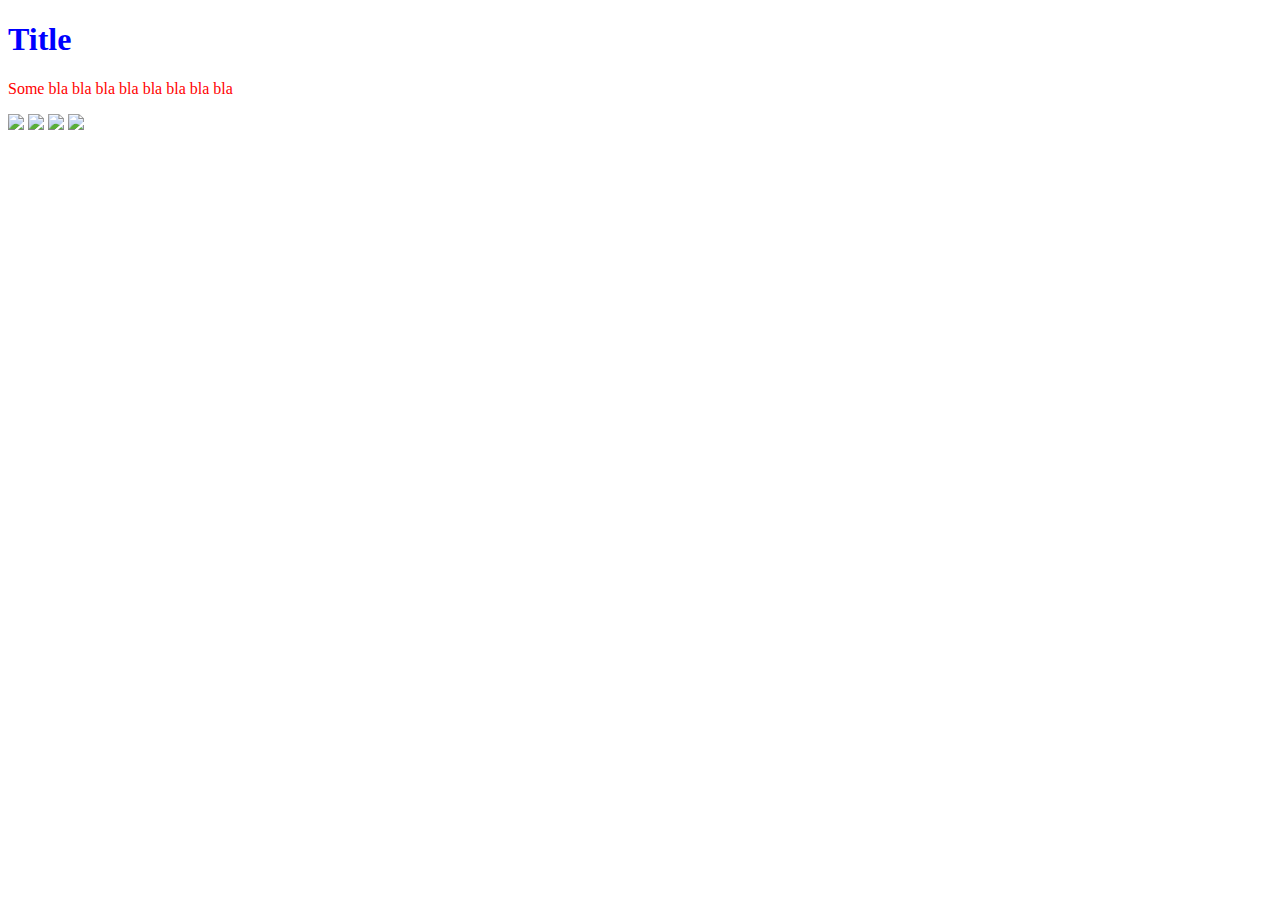
==== index.html @ 1b1e1644 "first commit" ====
<!DOCTYPE html>
<html>
<head>
	<title> replace with your document's title </title>
	<meta chatset="UTF-8">
	<link rel="icon" href="favicon.ico">
	<link rel="stylesheet" href="style.css">
	<script src="script.js" type="text/javascript"></script>
	</head>
		<body>
		<h1 style="color:blue;"> Title</h1>
		<p style="color:red;font-size: 24px:">Some bla bla bla bla bla bla bla bla</p>
		<img src="images/2.jpg">
		<img src="two/images/two.jpg">
		<img src="http://wallpapercave.com/wp/mRJUExL.jpg">
		<img src="../3.jpg">
		</body>
	</html>
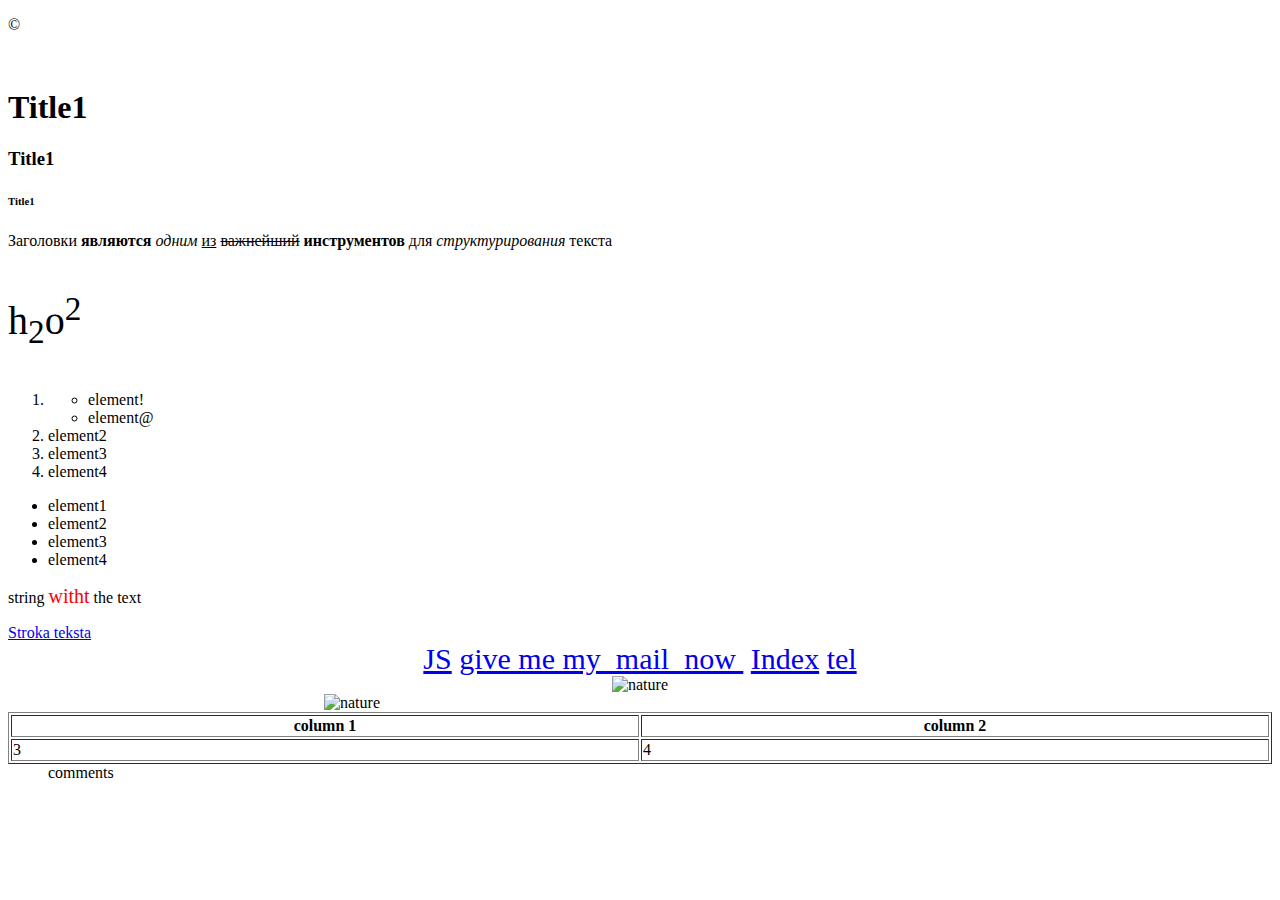
==== commit 8f8d78c1: "index.html" ====
--- a/index.html
+++ b/index.html
@@ -1,18 +1,77 @@
 <!DOCTYPE html>
 <html>
+
 <head>
-	<title> replace with your document's title </title>
-	<meta chatset="UTF-8">
-	<link rel="icon" href="favicon.ico">
-	<link rel="stylesheet" href="style.css">
-	<script src="script.js" type="text/javascript"></script>
-	</head>
-		<body>
-		<h1 style="color:blue;"> Title</h1>
-		<p style="color:red;font-size: 24px:">Some bla bla bla bla bla bla bla bla</p>
-		<img src="images/2.jpg">
-		<img src="two/images/two.jpg">
-		<img src="http://wallpapercave.com/wp/mRJUExL.jpg">
-		<img src="../3.jpg">
-		</body>
-	</html>
+<title>title</title>
+<meta charset="utf-8"></meta>
+</head>
+<body>
+
+
+<p>&copy;</p> <!--Копирайт -->
+<p>&nbsp;</p> <!--Неразрывный пробел -->
+<h1>Title1</h1>
+<h3>Title1</h3>
+<h6>Title1</h6>
+
+<p> Заголовки <b>являются</b> <i>одним</i> <u>из</u> <s>важнейший</s> <strong>инструментов</strong> для <em>структурирования</em> текста<p>
+<p style="font-size:40px;">h<sub>2</sub>o<sup>2</sup></p>
+
+<ol>
+	<li>
+		<ul>
+		<li>element!</li>
+		<li>element@</li>
+		</ul>
+	</li>
+<li>element2</li>
+<li>element3</li>
+<li>element4</li>
+</ol>
+
+<ul>
+
+<li>element1</li>
+<li>element2</li>
+<li>element3</li>
+<li>element4</li>
+
+</ul>
+
+<span>string <span style="color:red;font-size:20px;">witht</span> the text</span>
+
+
+</p>
+</p>
+
+<a href="http://4pda.ru/2017/06/19/343943/">Stroka teksta</a>
+
+<div style="color:blue;font-size:30px;text-align:center">
+<a href="js.html">JS</a>
+<a href="mailto:artem.n84@gmail.com" target="_blank">give&nbsp;me&nbsp;my&nbsp;&nbsp;mail&nbsp;&nbsp;now&nbsp;</a>
+<a href="index1.html">Index</a>
+<a href="tel:+380504528202">tel</a>
+</div>
+
+<div style="text-align:center">  <img src="http://cdn.playbuzz.com/cdn/925704be-9b8e-4dfc-852e-f24d720cb9c5/bcf39e88-5731-43bb-9d4b-e5b3b2b1fdf2.jpg" alt="nature"; width="50%" >
+</div>
+<img src="http://cdn.playbuzz.com/cdn/925704be-9b8e-4dfc-852e-f24d720cb9c5/bcf39e88-5731-43bb-9d4b-e5b3b2b1fdf2.jpg" alt="nature"; width="50%" style="margin:auto;display:block">
+<table border="1" width="100%">
+
+<thead>
+	<tr>
+		<th>column 1</th>
+		<th>column 2</th>
+	</tr>
+	</thead>
+	<tbody>
+	<tr>
+		<td rowspan="2">3</td> <!-- объединяет по вертикали-->
+		<td colspan="2">4</td> <!-- объединяет по горизонтали-->
+	</tr>
+</tbody>
+</table>
+<dd> comments</dd>
+</body>
+</html>
+
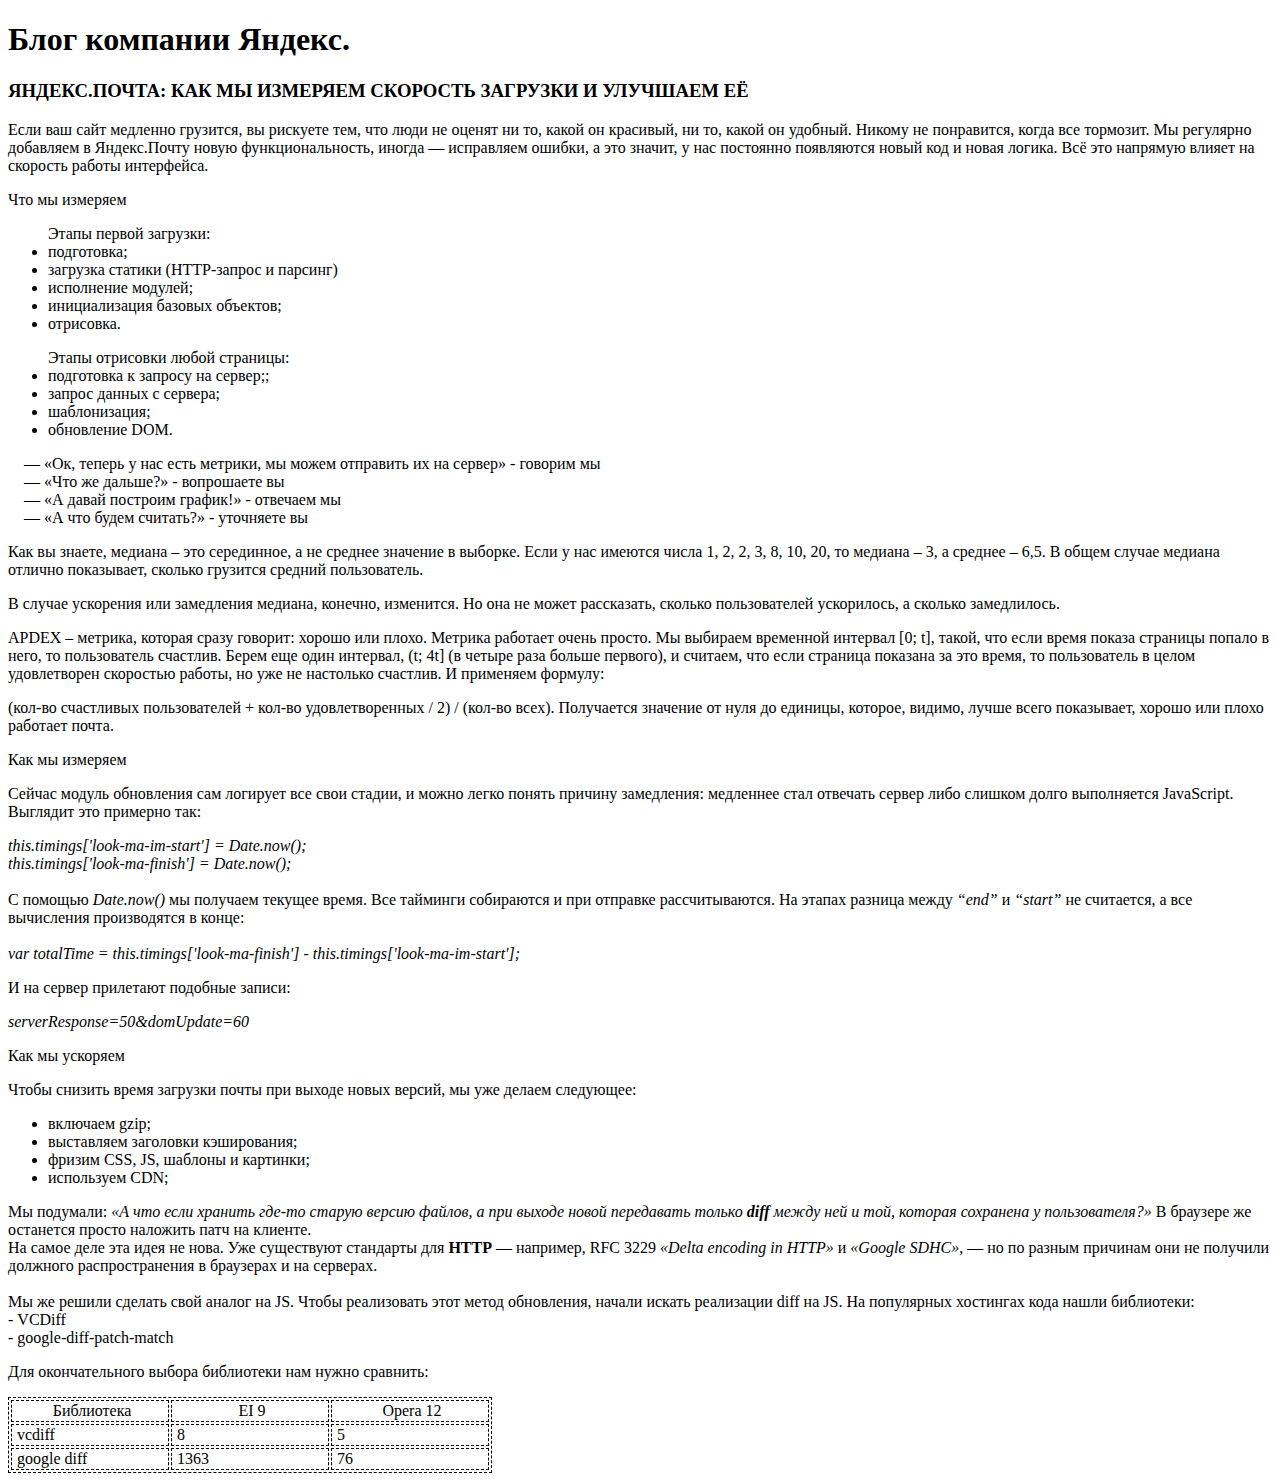
==== commit 4e38b75b: "my homework" ====
--- a/index.html
+++ b/index.html
@@ -1,77 +1,171 @@
 <!DOCTYPE html>
 <html>
-
+ 
 <head>
 <title>title</title>
 <meta charset="utf-8"></meta>
+  <style type="text/css">
+        table, th, td {
+    border: 1px dashed black;
+}thead {
+    text-align: center;
+}td {
+    width: 150px;
+    padding-left: 5px;
+}
+    </style>
 </head>
 <body>
+ 
+ 
+ 
+<h1>Блог компании Яндекс.</h1>
+<h3>ЯНДЕКС.ПОЧТА: КАК МЫ ИЗМЕРЯЕМ СКОРОСТЬ ЗАГРУЗКИ И УЛУЧШАЕМ ЕЁ</h3>
+ 
+ 
+<p> Если ваш сайт медленно грузится, вы рискуете тем, что люди не оценят ни то,
+какой он красивый, ни то, какой он удобный. Никому не понравится, когда все
+тормозит. Мы регулярно добавляем в Яндекс.Почту новую функциональность,
+иногда — исправляем ошибки, а это значит, у нас постоянно появляются новый код
+и новая логика. Всё это напрямую влияет на скорость работы интерфейса.
+</p>
+<p>
+  
+  Что мы измеряем</p>
+<ul>
+  <div>Этапы первой загрузки:</div>
+<li>подготовка;</li>
+<li>загрузка статики (HTTP-запрос и парсинг)</li>
+<li>исполнение модулей;</li>
+<li>инициализация базовых объектов;</li>
+<li>отрисовка.</li>
+</ul>
+  
+  <ul>
+  <div>Этапы отрисовки любой страницы:</div>
+<li>подготовка к запросу на сервер;;</li>
+<li>запрос данных с сервера;</li>
+<li>шаблонизация;</li>
+<li>обновление DOM.</li>
+</ul>
+ 
+ <p>&nbsp;&nbsp;&nbsp;&nbsp;— «Ок, теперь у нас есть метрики, мы можем отправить их на сервер» - говорим мы<br>
+ &nbsp;&nbsp;&nbsp;&nbsp;— «Что же дальше?» - вопрошаете вы<br>
+ &nbsp;&nbsp;&nbsp;&nbsp;— «А давай построим график!» - отвечаем мы<br>
+ &nbsp;&nbsp;&nbsp;&nbsp;— «А что будем считать?» - уточняете вы</p>
 
 
-<p>&copy;</p> <!--Копирайт -->
-<p>&nbsp;</p> <!--Неразрывный пробел -->
-<h1>Title1</h1>
-<h3>Title1</h3>
-<h6>Title1</h6>
+    
+  <p>Как вы знаете, медиана – это серединное, а не среднее значение в выборке.
+Если у нас имеются числа 1, 2, 2, 3, 8, 10, 20, то медиана – 3, а среднее – 6,5.
+В общем случае медиана отлично показывает, сколько грузится средний пользователь.
+</p>
 
-<p> Заголовки <b>являются</b> <i>одним</i> <u>из</u> <s>важнейший</s> <strong>инструментов</strong> для <em>структурирования</em> текста<p>
-<p style="font-size:40px;">h<sub>2</sub>o<sup>2</sup></p>
+<p>В случае ускорения или замедления медиана, конечно, изменится. Но она не может
+рассказать, сколько пользователей ускорилось, а сколько замедлилось.
+</p>
+<p>APDEX – метрика, которая сразу говорит: хорошо или плохо. Метрика
+работает очень просто. Мы выбираем временной интервал [0; t], такой, что если
+время показа страницы попало в него, то пользователь счастлив. Берем еще один
+интервал, (t; 4t] (в четыре раза больше первого), и считаем, что если страница
+показана за это время, то пользователь в целом удовлетворен скоростью работы,
+но уже не настолько счастлив. И применяем формулу:
+</p>
+<p>
+(кол-во счастливых пользователей + кол-во удовлетворенных / 2) / (кол-во всех).
+Получается значение от нуля до единицы, которое, видимо, лучше всего показывает,
+хорошо или плохо работает почта.
+</p>
+<p>
+Как мы измеряем
+</p>
 
-<ol>
-	<li>
-		<ul>
-		<li>element!</li>
-		<li>element@</li>
-		</ul>
-	</li>
-<li>element2</li>
-<li>element3</li>
-<li>element4</li>
-</ol>
+<p>
+Сейчас модуль обновления сам логирует все свои стадии, и можно легко понять
+причину замедления: медленнее стал отвечать сервер либо слишком долго
+выполняется JavaScript. Выглядит это примерно так:
+</p>
+<div>
+<span><i>this.timings['look-ma-im-start'] = Date.now();</i></span> <br />
+<span><i>this.timings['look-ma-finish'] = Date.now();</i></span>
+</div>
+<br />
+ <div>
+ 	C помощью <span><i> Date.now()</i></span> мы получаем текущее время. Все тайминги собираются и при
+отправке рассчитываются. На этапах разница между <span><i>“end”</i></span>  и <span><i>“start”</i></span>  не считается,
+а все вычисления производятся в конце:
+ </div>
+ <br />
+<div>
+	<span><i>var totalTime = this.timings['look-ma-finish'] - this.timings['look-ma-im-start'];</i></span>
+
+</div>
+<p>
+И на сервер прилетают подобные записи:
+</p>
+
+ <div>
+<span><i>serverResponse=50&domUpdate=60</i></span>
+</div>
+<p>
+	Как мы ускоряем
+</p>
+<p>
+Чтобы снизить время загрузки почты при выходе новых версий,
+мы уже делаем следующее:
+</p>
 
 <ul>
-
-<li>element1</li>
-<li>element2</li>
-<li>element3</li>
-<li>element4</li>
-
+<li>включаем gzip;</li>
+<li>выставляем заголовки кэширования;</li>
+<li>фризим CSS, JS, шаблоны и картинки;</li>
+<li>используем CDN;</li>
 </ul>
 
-<span>string <span style="color:red;font-size:20px;">witht</span> the text</span>
+<div>
+	Мы подумали: <span><i>«А что если хранить где-то старую версию файлов, а при выходе новой
+передавать только <b></span>diff</b></span> между ней и той, которая сохранена у пользователя?»</i></span>
+В браузере же останется просто наложить патч на клиенте.
+</div>
+<div>
+	На самое деле эта идея не нова. Уже существуют стандарты для <b><span>HTTP</b></span> — например,
+RFC 3229 <span><i>«Delta encoding in HTTP»</span></i> и <span><i>«Google SDHC»</span></i>, — но по разным причинам они
+не получили должного распространения в браузерах и на серверах.
+</div>
+<br />
+<div>
+	Мы же решили сделать свой аналог на JS. Чтобы реализовать этот метод обновления,
+начали искать реализации diff на JS. На популярных хостингах кода нашли
+библиотеки:<br>
+- VCDiff<br>
+- google-diff-patch-match<br>
+</div>
+<p>
+Для окончательного выбора библиотеки нам нужно сравнить:
+ </p>
 
+<table>
+            <thead>
+                <tr>
+                    <td>Библиотека</td>
+                    <td>EI 9</td>
+                    <td>Opera 12</td>
+                </tr>
+            </thead>
+            <tbody>
+                <tr>
+                    <td>vcdiff</td>
+                    <td>8</td>
+                    <td>5</td>
+                </tr>
+                <tr>
+                    <td>google diff</td>
+                    <td>1363</td>
+                    <td>76</td>
+                </tr>
+            </tbody>
+        </table>
 
-</p>
-</p>
-
-<a href="http://4pda.ru/2017/06/19/343943/">Stroka teksta</a>
-
-<div style="color:blue;font-size:30px;text-align:center">
-<a href="js.html">JS</a>
-<a href="mailto:artem.n84@gmail.com" target="_blank">give&nbsp;me&nbsp;my&nbsp;&nbsp;mail&nbsp;&nbsp;now&nbsp;</a>
-<a href="index1.html">Index</a>
-<a href="tel:+380504528202">tel</a>
-</div>
-
-<div style="text-align:center">  <img src="http://cdn.playbuzz.com/cdn/925704be-9b8e-4dfc-852e-f24d720cb9c5/bcf39e88-5731-43bb-9d4b-e5b3b2b1fdf2.jpg" alt="nature"; width="50%" >
-</div>
-<img src="http://cdn.playbuzz.com/cdn/925704be-9b8e-4dfc-852e-f24d720cb9c5/bcf39e88-5731-43bb-9d4b-e5b3b2b1fdf2.jpg" alt="nature"; width="50%" style="margin:auto;display:block">
-<table border="1" width="100%">
-
-<thead>
-	<tr>
-		<th>column 1</th>
-		<th>column 2</th>
-	</tr>
-	</thead>
-	<tbody>
-	<tr>
-		<td rowspan="2">3</td> <!-- объединяет по вертикали-->
-		<td colspan="2">4</td> <!-- объединяет по горизонтали-->
-	</tr>
-</tbody>
-</table>
-<dd> comments</dd>
 </body>
 </html>
-
+ 
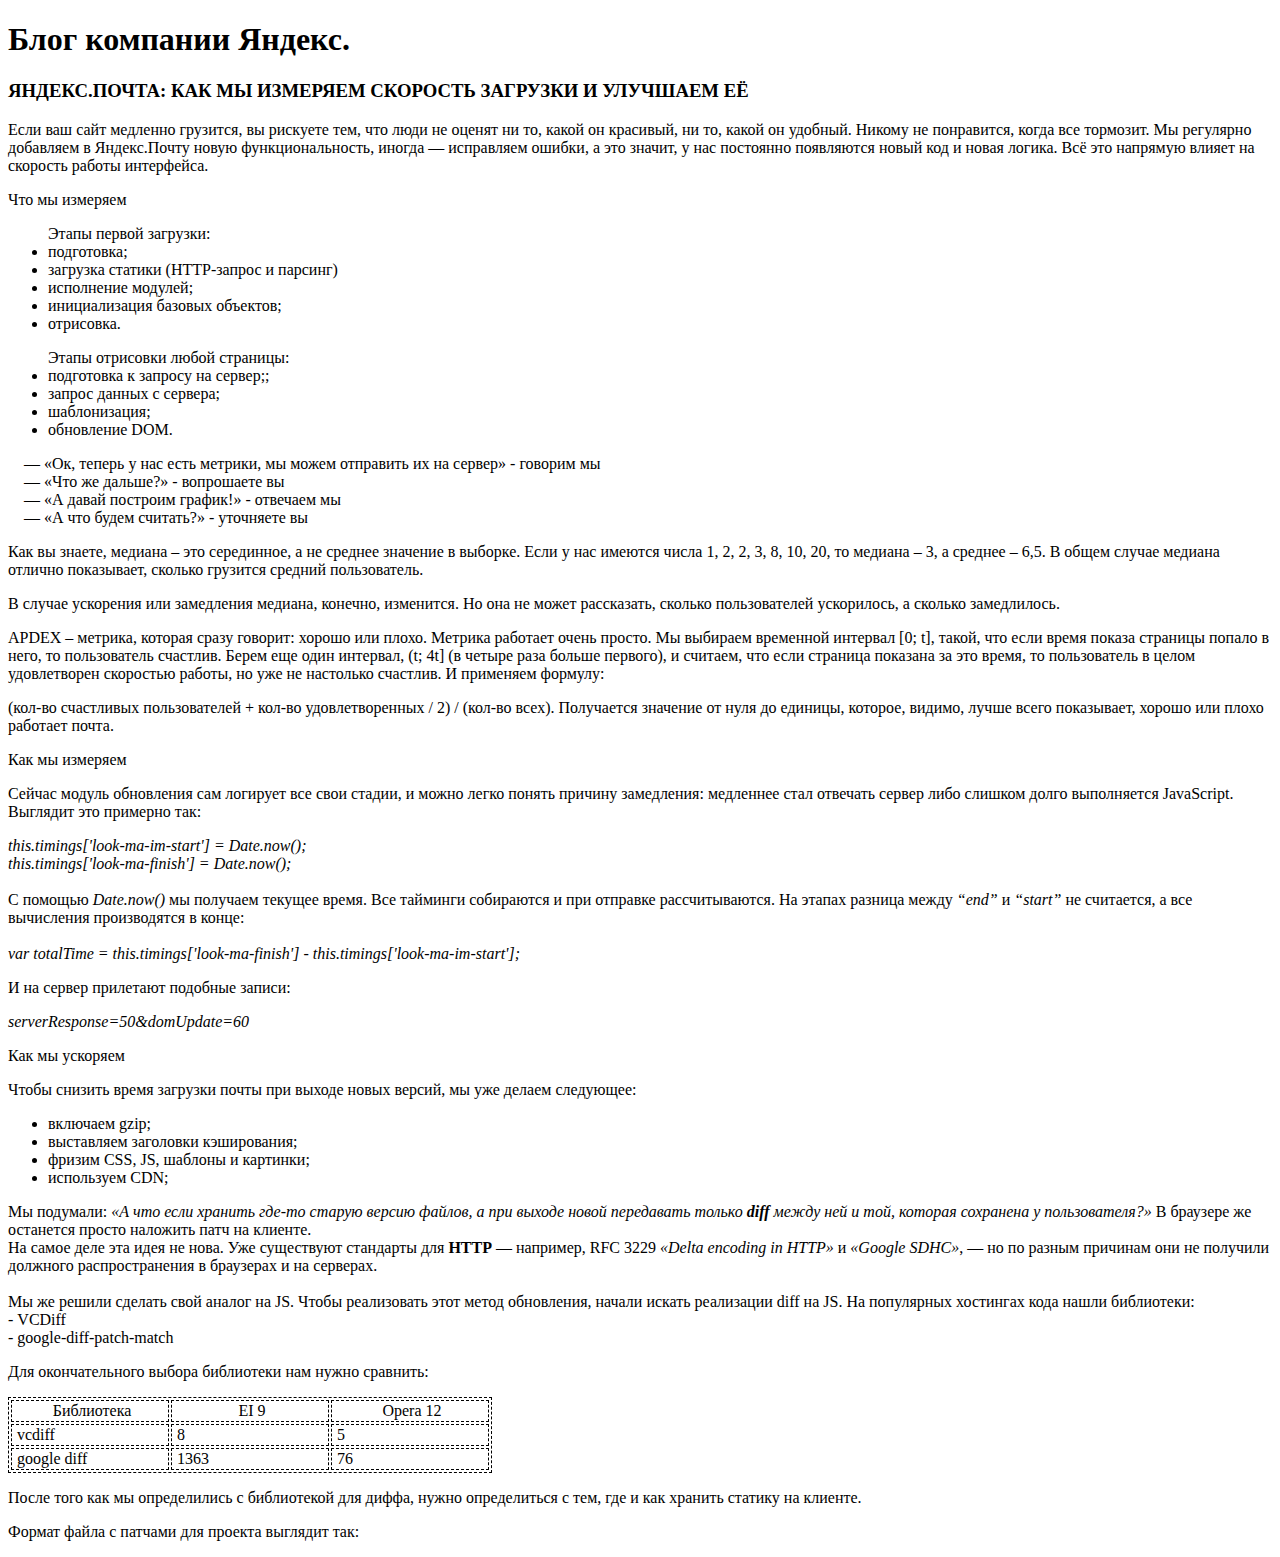
==== commit fc10b428: "index.html" ====
--- a/index.html
+++ b/index.html
@@ -165,6 +165,13 @@
                 </tr>
             </tbody>
         </table>
+<p>
+	После того как мы определились с библиотекой для диффа, нужно определиться с тем,
+где и как хранить статику на клиенте.
+</p>
+<p>
+Формат файла с патчами для проекта выглядит так:
+</p>
 
 </body>
 </html>
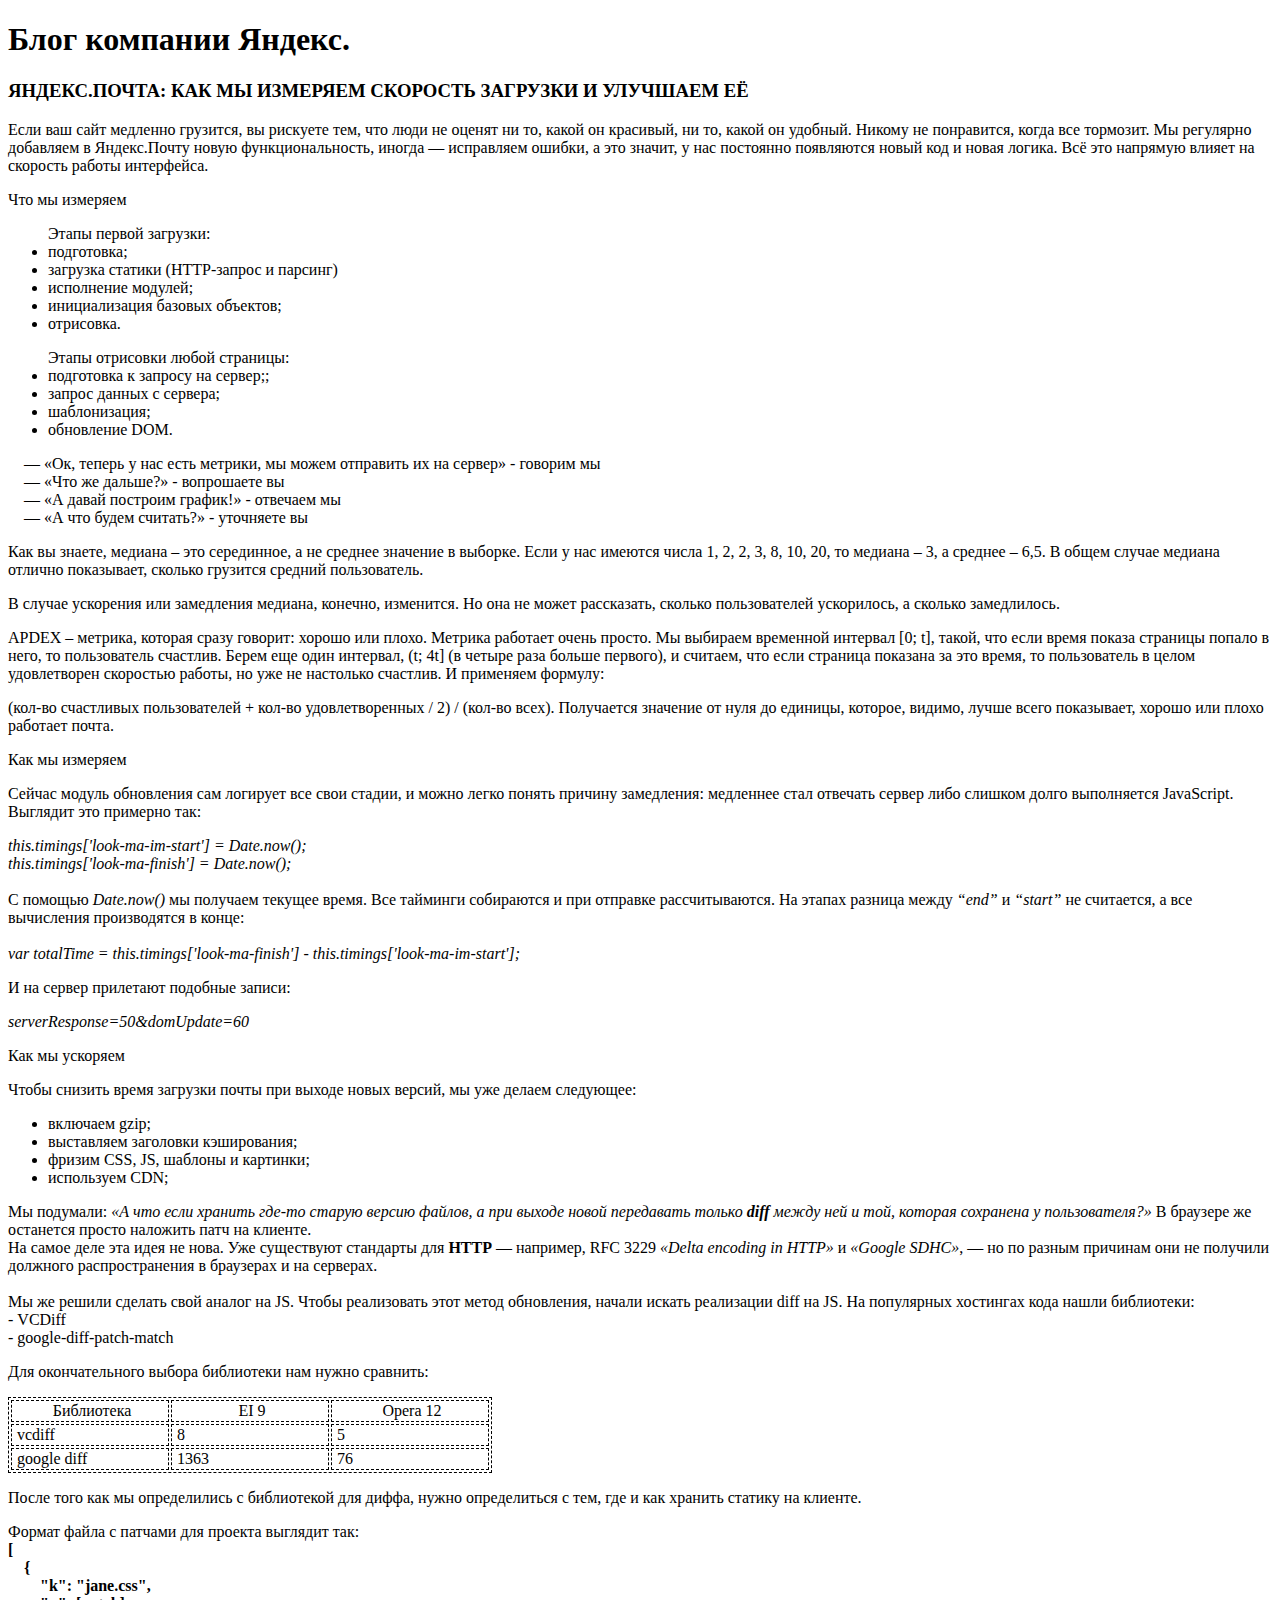
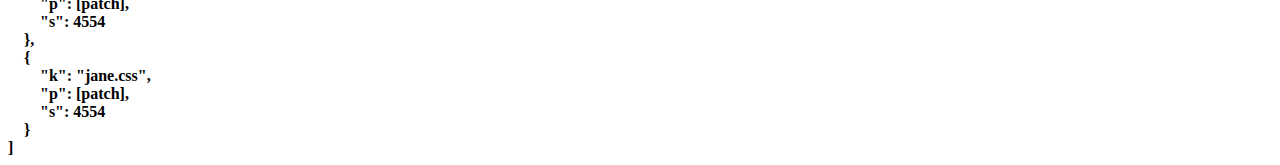
==== commit 30e28297: "index.html" ====
--- a/index.html
+++ b/index.html
@@ -169,10 +169,24 @@
 	После того как мы определились с библиотекой для диффа, нужно определиться с тем,
 где и как хранить статику на клиенте.
 </p>
-<p>
+<div>
 Формат файла с патчами для проекта выглядит так:
-</p>
+</div>
 
+<div><b>[</b></div>
+<div>&nbsp;&nbsp;&nbsp;&nbsp;<b>{</b></div>
+<div>&nbsp;&nbsp;&nbsp;&nbsp;&nbsp;&nbsp;&nbsp;&nbsp;<b>"k": "jane.css",</b><br/>
+&nbsp;&nbsp;&nbsp;&nbsp;&nbsp;&nbsp;&nbsp;&nbsp;<b>"p": [patch],</b><br/>
+&nbsp;&nbsp;&nbsp;&nbsp;&nbsp;&nbsp;&nbsp;&nbsp;<b>"s": 4554</b><br/>
+</div>
+<div>&nbsp;&nbsp;&nbsp;&nbsp;<b>},</b></div>
+<div>&nbsp;&nbsp;&nbsp;&nbsp;<b>{</b></div>
+<div>&nbsp;&nbsp;&nbsp;&nbsp;&nbsp;&nbsp;&nbsp;&nbsp;<b>"k": "jane.css",</b><br/>
+&nbsp;&nbsp;&nbsp;&nbsp;&nbsp;&nbsp;&nbsp;&nbsp;<b>"p": [patch],</b><br/>
+&nbsp;&nbsp;&nbsp;&nbsp;&nbsp;&nbsp;&nbsp;&nbsp;<b>"s": 4554</b><br/>
+</div>
+<div>&nbsp;&nbsp;&nbsp;&nbsp;<b>}</b></div>
+<div><b>]</b></div>
 </body>
 </html>
  
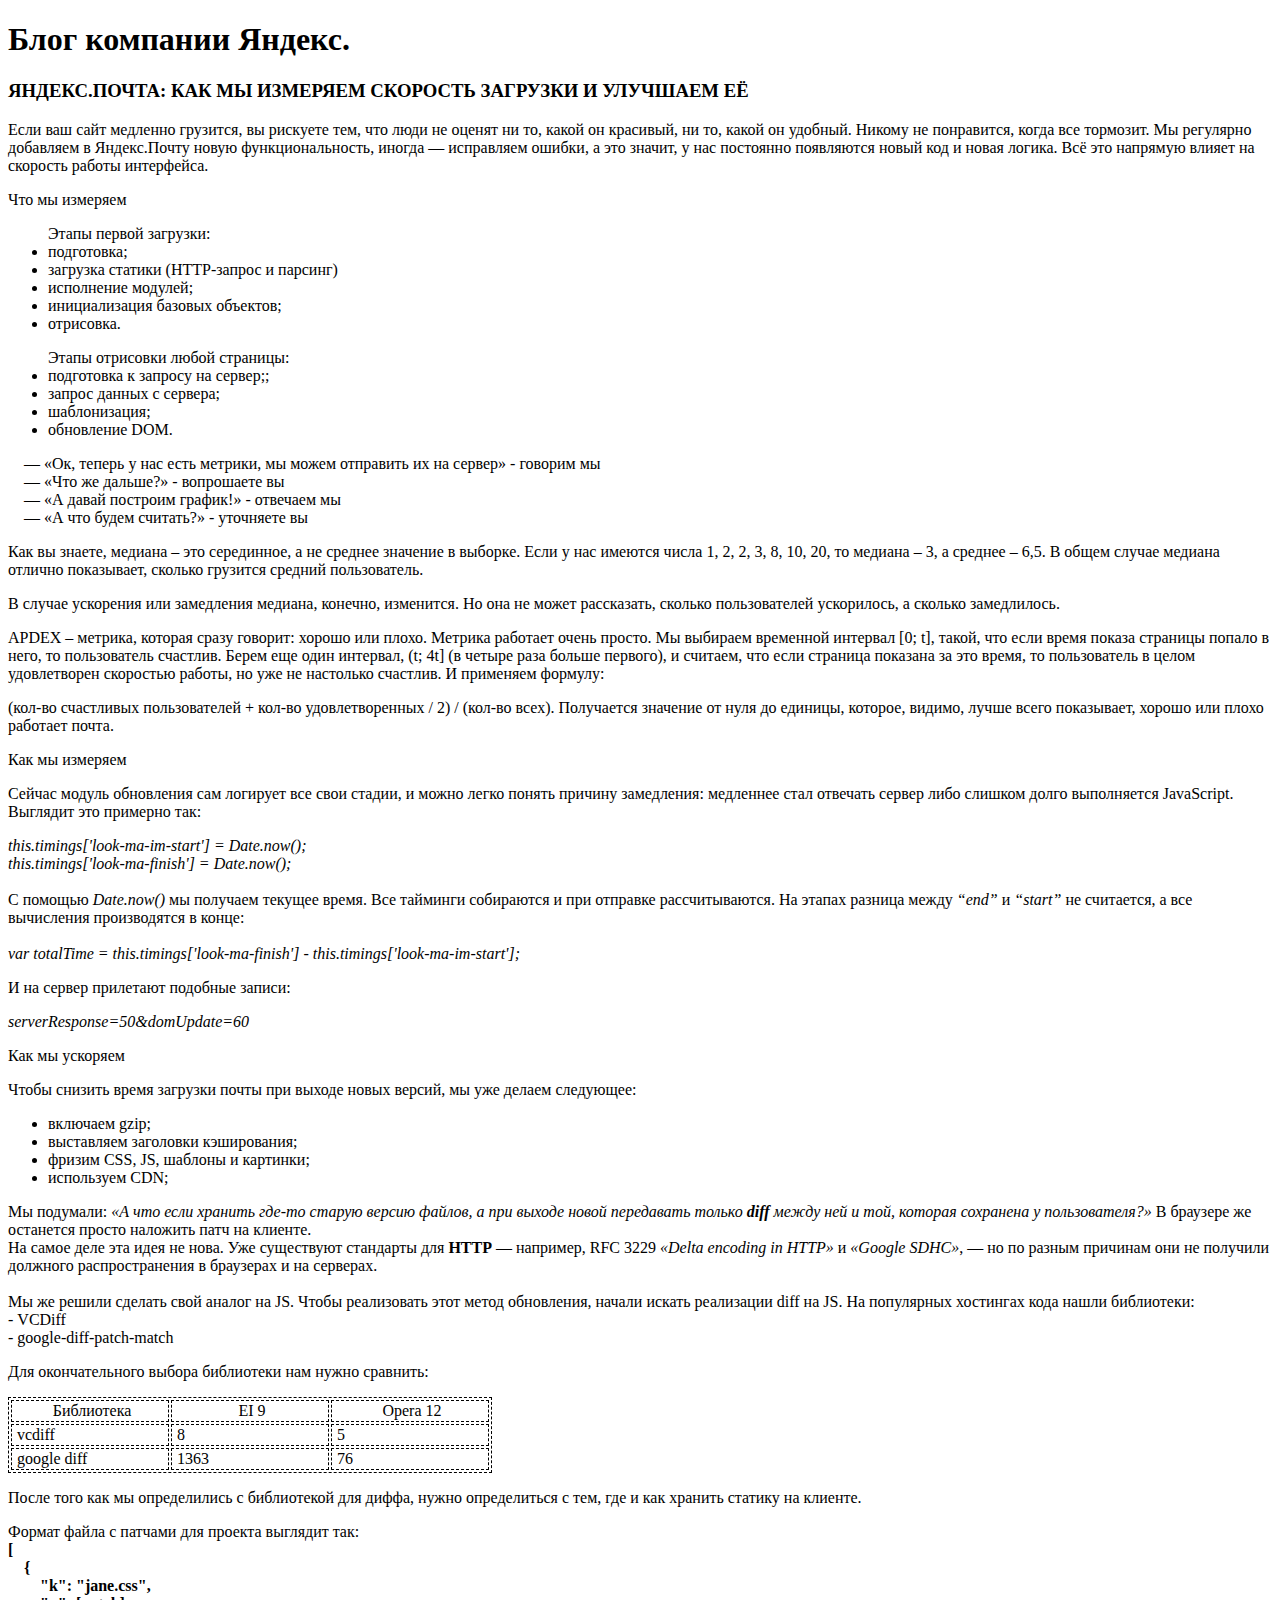
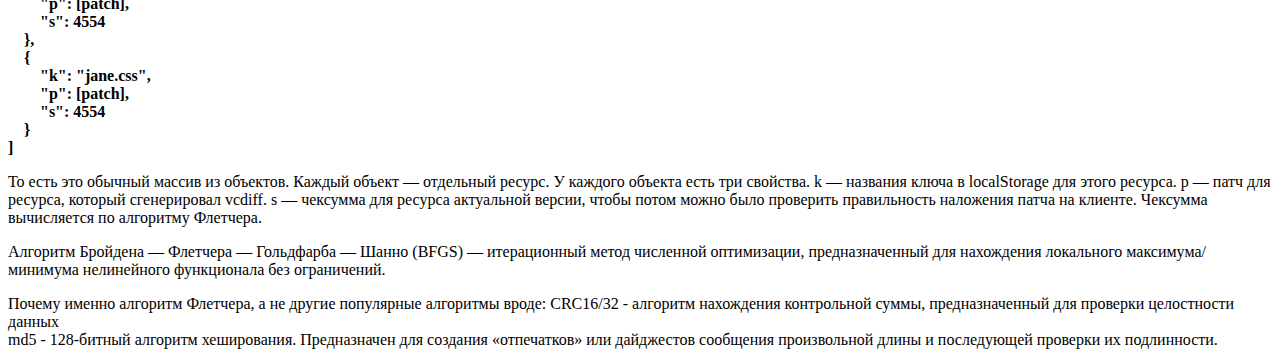
==== commit f291f57f: "index.html" ====
--- a/index.html
+++ b/index.html
@@ -187,6 +187,30 @@
 </div>
 <div>&nbsp;&nbsp;&nbsp;&nbsp;<b>}</b></div>
 <div><b>]</b></div>
+
+<p>
+	То есть это обычный массив из объектов. Каждый объект — отдельный ресурс. У
+каждого объекта есть три свойства. k — названия ключа в localStorage для этого
+ресурса. p — патч для ресурса, который сгенерировал vcdiff. s — чексумма для
+ресурса актуальной версии, чтобы потом можно было проверить правильность
+наложения патча на клиенте. Чексумма вычисляется по алгоритму Флетчера.
+</p>
+<p>
+	Алгоритм Бройдена — Флетчера — Гольдфарба — Шанно (BFGS)
+— итерационный метод численной оптимизации, предназначенный для
+нахождения локального максимума/минимума нелинейного функционала
+без ограничений.
+</p>
+<div>
+	Почему именно алгоритм Флетчера, а не другие популярные алгоритмы вроде:
+CRC16/32 - алгоритм нахождения контрольной суммы, предназначенный для проверки
+целостности данных
+</div>
+<div>
+	md5 - 128-битный алгоритм хеширования. Предназначен для создания «отпечатков»
+или дайджестов сообщения произвольной длины и последующей проверки
+их подлинности.
+</div>
 </body>
 </html>
  
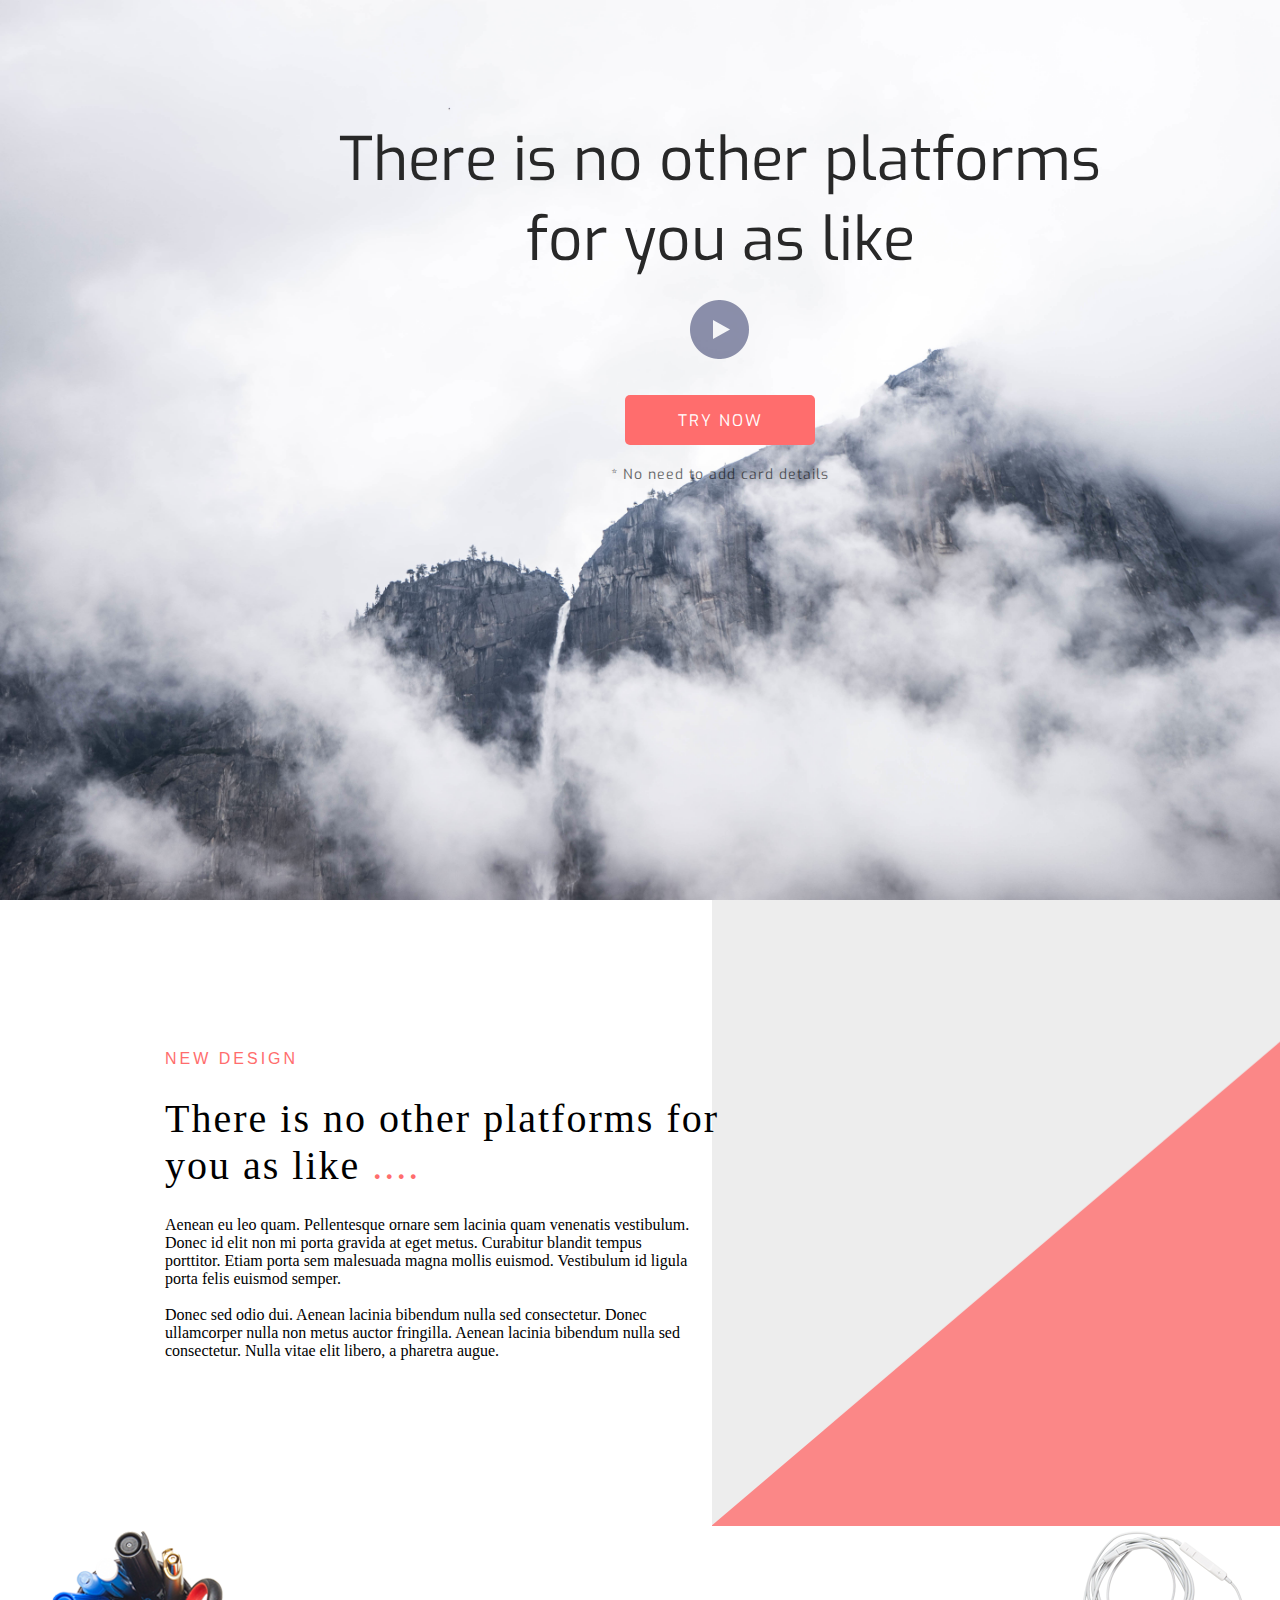
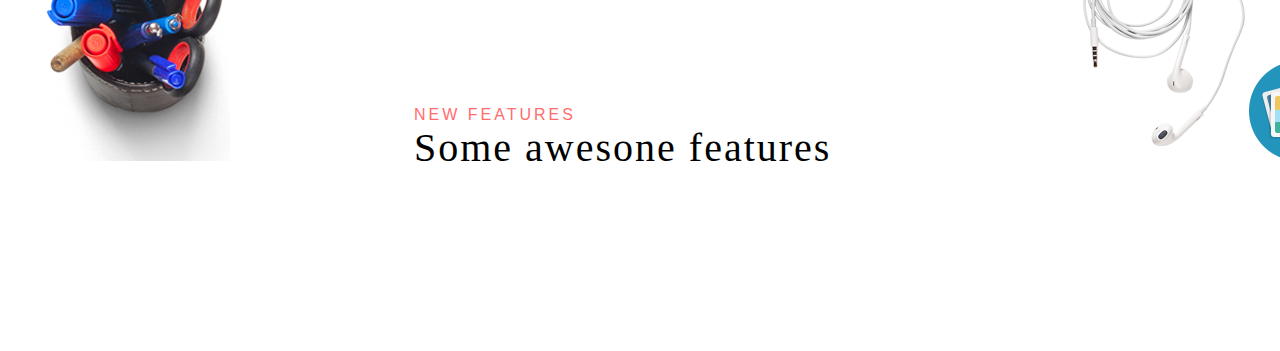
==== commit 92a74203: "corporatelanding" ====
--- a/index.html
+++ b/index.html
@@ -1,216 +1,45 @@
 <!DOCTYPE html>
 <html>
- 
 <head>
-<title>title</title>
-<meta charset="utf-8"></meta>
-  <style type="text/css">
-        table, th, td {
-    border: 1px dashed black;
-}thead {
-    text-align: center;
-}td {
-    width: 150px;
-    padding-left: 5px;
-}
-    </style>
+<meta charset="UTF-8">
+<title>landing</title>
+<link rel="stylesheet" href="style/style.css">
+<link rel="stylesheet" href="font-awesome/css/font-awesome.min.css">
+<link rel="stylesheet" href="Exo-Medium.otf">
+<link href="https://fonts.googleapis.com/css?family=Exo:200" rel="stylesheet">
 </head>
 <body>
- 
- 
- 
-<h1>Блог компании Яндекс.</h1>
-<h3>ЯНДЕКС.ПОЧТА: КАК МЫ ИЗМЕРЯЕМ СКОРОСТЬ ЗАГРУЗКИ И УЛУЧШАЕМ ЕЁ</h3>
- 
- 
-<p> Если ваш сайт медленно грузится, вы рискуете тем, что люди не оценят ни то,
-какой он красивый, ни то, какой он удобный. Никому не понравится, когда все
-тормозит. Мы регулярно добавляем в Яндекс.Почту новую функциональность,
-иногда — исправляем ошибки, а это значит, у нас постоянно появляются новый код
-и новая логика. Всё это напрямую влияет на скорость работы интерфейса.
-</p>
-<p>
-  
-  Что мы измеряем</p>
-<ul>
-  <div>Этапы первой загрузки:</div>
-<li>подготовка;</li>
-<li>загрузка статики (HTTP-запрос и парсинг)</li>
-<li>исполнение модулей;</li>
-<li>инициализация базовых объектов;</li>
-<li>отрисовка.</li>
-</ul>
-  
-  <ul>
-  <div>Этапы отрисовки любой страницы:</div>
-<li>подготовка к запросу на сервер;;</li>
-<li>запрос данных с сервера;</li>
-<li>шаблонизация;</li>
-<li>обновление DOM.</li>
-</ul>
- 
- <p>&nbsp;&nbsp;&nbsp;&nbsp;— «Ок, теперь у нас есть метрики, мы можем отправить их на сервер» - говорим мы<br>
- &nbsp;&nbsp;&nbsp;&nbsp;— «Что же дальше?» - вопрошаете вы<br>
- &nbsp;&nbsp;&nbsp;&nbsp;— «А давай построим график!» - отвечаем мы<br>
- &nbsp;&nbsp;&nbsp;&nbsp;— «А что будем считать?» - уточняете вы</p>
+<header class="header">
+	<div class="wrap">
+		<div class="header-title">There is no other platforms <br> for you as like</div>
+		<div class="play_button"></div>
+		<button class="try_now_button" type="submit">TRY NOW</button>
+		<div class="info">* No need to add card details</div>
+	</div>
+	</header>
+<section class="design">
+	<div class="wrap">
+		<div class="text-box"><span class="title">NEW DESIGN</span>
+		<h1 class="main-title">There is no other platforms for <br> you as like <span style="color: #ff6d6d">....</span></h1>
+		<p>Aenean eu leo quam. Pellentesque ornare sem lacinia quam venenatis vestibulum. <br>Donec id elit non mi porta gravida at eget metus. Curabitur blandit tempus <br> porttitor. Etiam porta sem malesuada magna mollis euismod. Vestibulum id ligula <br> porta felis euismod semper.<br><br>
 
+		Donec sed odio dui. Aenean lacinia bibendum nulla sed consectetur. Donec ullamcorper nulla non metus auctor fringilla. Aenean lacinia bibendum nulla sed consectetur. Nulla vitae elit libero, a pharetra augue.</p>
+			</div>
+	</div>
 
-    
-  <p>Как вы знаете, медиана – это серединное, а не среднее значение в выборке.
-Если у нас имеются числа 1, 2, 2, 3, 8, 10, 20, то медиана – 3, а среднее – 6,5.
-В общем случае медиана отлично показывает, сколько грузится средний пользователь.
-</p>
+</section>
+<section class="new-features">
+	<div class="wrap">
+		<div class="pen-cup"></div>
+		<div class="features"><span class="title-f" >NEW FEATURES</span><div class="main-title-f">Some awesone features
+		</div></div>
+		<div class="headphones"></div>
+		<div class="f1"></div>
+		<div class="f2"></div>
+		<div class="f3"></div>
+		<div class="cup"></div>
+	</div>
 
-<p>В случае ускорения или замедления медиана, конечно, изменится. Но она не может
-рассказать, сколько пользователей ускорилось, а сколько замедлилось.
-</p>
-<p>APDEX – метрика, которая сразу говорит: хорошо или плохо. Метрика
-работает очень просто. Мы выбираем временной интервал [0; t], такой, что если
-время показа страницы попало в него, то пользователь счастлив. Берем еще один
-интервал, (t; 4t] (в четыре раза больше первого), и считаем, что если страница
-показана за это время, то пользователь в целом удовлетворен скоростью работы,
-но уже не настолько счастлив. И применяем формулу:
-</p>
-<p>
-(кол-во счастливых пользователей + кол-во удовлетворенных / 2) / (кол-во всех).
-Получается значение от нуля до единицы, которое, видимо, лучше всего показывает,
-хорошо или плохо работает почта.
-</p>
-<p>
-Как мы измеряем
-</p>
+</section>
 
-<p>
-Сейчас модуль обновления сам логирует все свои стадии, и можно легко понять
-причину замедления: медленнее стал отвечать сервер либо слишком долго
-выполняется JavaScript. Выглядит это примерно так:
-</p>
-<div>
-<span><i>this.timings['look-ma-im-start'] = Date.now();</i></span> <br />
-<span><i>this.timings['look-ma-finish'] = Date.now();</i></span>
-</div>
-<br />
- <div>
- 	C помощью <span><i> Date.now()</i></span> мы получаем текущее время. Все тайминги собираются и при
-отправке рассчитываются. На этапах разница между <span><i>“end”</i></span>  и <span><i>“start”</i></span>  не считается,
-а все вычисления производятся в конце:
- </div>
- <br />
-<div>
-	<span><i>var totalTime = this.timings['look-ma-finish'] - this.timings['look-ma-im-start'];</i></span>
-
-</div>
-<p>
-И на сервер прилетают подобные записи:
-</p>
-
- <div>
-<span><i>serverResponse=50&domUpdate=60</i></span>
-</div>
-<p>
-	Как мы ускоряем
-</p>
-<p>
-Чтобы снизить время загрузки почты при выходе новых версий,
-мы уже делаем следующее:
-</p>
-
-<ul>
-<li>включаем gzip;</li>
-<li>выставляем заголовки кэширования;</li>
-<li>фризим CSS, JS, шаблоны и картинки;</li>
-<li>используем CDN;</li>
-</ul>
-
-<div>
-	Мы подумали: <span><i>«А что если хранить где-то старую версию файлов, а при выходе новой
-передавать только <b></span>diff</b></span> между ней и той, которая сохранена у пользователя?»</i></span>
-В браузере же останется просто наложить патч на клиенте.
-</div>
-<div>
-	На самое деле эта идея не нова. Уже существуют стандарты для <b><span>HTTP</b></span> — например,
-RFC 3229 <span><i>«Delta encoding in HTTP»</span></i> и <span><i>«Google SDHC»</span></i>, — но по разным причинам они
-не получили должного распространения в браузерах и на серверах.
-</div>
-<br />
-<div>
-	Мы же решили сделать свой аналог на JS. Чтобы реализовать этот метод обновления,
-начали искать реализации diff на JS. На популярных хостингах кода нашли
-библиотеки:<br>
-- VCDiff<br>
-- google-diff-patch-match<br>
-</div>
-<p>
-Для окончательного выбора библиотеки нам нужно сравнить:
- </p>
-
-<table>
-            <thead>
-                <tr>
-                    <td>Библиотека</td>
-                    <td>EI 9</td>
-                    <td>Opera 12</td>
-                </tr>
-            </thead>
-            <tbody>
-                <tr>
-                    <td>vcdiff</td>
-                    <td>8</td>
-                    <td>5</td>
-                </tr>
-                <tr>
-                    <td>google diff</td>
-                    <td>1363</td>
-                    <td>76</td>
-                </tr>
-            </tbody>
-        </table>
-<p>
-	После того как мы определились с библиотекой для диффа, нужно определиться с тем,
-где и как хранить статику на клиенте.
-</p>
-<div>
-Формат файла с патчами для проекта выглядит так:
-</div>
-
-<div><b>[</b></div>
-<div>&nbsp;&nbsp;&nbsp;&nbsp;<b>{</b></div>
-<div>&nbsp;&nbsp;&nbsp;&nbsp;&nbsp;&nbsp;&nbsp;&nbsp;<b>"k": "jane.css",</b><br/>
-&nbsp;&nbsp;&nbsp;&nbsp;&nbsp;&nbsp;&nbsp;&nbsp;<b>"p": [patch],</b><br/>
-&nbsp;&nbsp;&nbsp;&nbsp;&nbsp;&nbsp;&nbsp;&nbsp;<b>"s": 4554</b><br/>
-</div>
-<div>&nbsp;&nbsp;&nbsp;&nbsp;<b>},</b></div>
-<div>&nbsp;&nbsp;&nbsp;&nbsp;<b>{</b></div>
-<div>&nbsp;&nbsp;&nbsp;&nbsp;&nbsp;&nbsp;&nbsp;&nbsp;<b>"k": "jane.css",</b><br/>
-&nbsp;&nbsp;&nbsp;&nbsp;&nbsp;&nbsp;&nbsp;&nbsp;<b>"p": [patch],</b><br/>
-&nbsp;&nbsp;&nbsp;&nbsp;&nbsp;&nbsp;&nbsp;&nbsp;<b>"s": 4554</b><br/>
-</div>
-<div>&nbsp;&nbsp;&nbsp;&nbsp;<b>}</b></div>
-<div><b>]</b></div>
-
-<p>
-	То есть это обычный массив из объектов. Каждый объект — отдельный ресурс. У
-каждого объекта есть три свойства. k — названия ключа в localStorage для этого
-ресурса. p — патч для ресурса, который сгенерировал vcdiff. s — чексумма для
-ресурса актуальной версии, чтобы потом можно было проверить правильность
-наложения патча на клиенте. Чексумма вычисляется по алгоритму Флетчера.
-</p>
-<p>
-	Алгоритм Бройдена — Флетчера — Гольдфарба — Шанно (BFGS)
-— итерационный метод численной оптимизации, предназначенный для
-нахождения локального максимума/минимума нелинейного функционала
-без ограничений.
-</p>
-<div>
-	Почему именно алгоритм Флетчера, а не другие популярные алгоритмы вроде:
-CRC16/32 - алгоритм нахождения контрольной суммы, предназначенный для проверки
-целостности данных
-</div>
-<div>
-	md5 - 128-битный алгоритм хеширования. Предназначен для создания «отпечатков»
-или дайджестов сообщения произвольной длины и последующей проверки
-их подлинности.
-</div>
-</body>
-</html>
- 
+</body>--- a/style/style.css
+++ b/style/style.css
@@ -0,0 +1,132 @@
+body {
+	margin: 0;
+	padding: 0;
+}
+.wrap {
+	width: 1440px;
+	margin: 0 auto;
+}
+.header {
+	background: url(../images/background.jpg) 100% 100% no-repeat;
+	background-size: cover;
+	color: #fff;
+	text-align: center;
+	/*padding: 50px 0;*/
+	position: relative;
+	height: 100vh;
+}
+
+.header-title {
+	font-family: 'Exo', sans-serif;
+	font-size: 60px;
+	color: #282828;
+	vertical-align: top;
+	display: inline-block;
+	padding: 20px 0;
+	margin-top: 100px;
+	}
+.play_button {
+	background: url(../images/play_button.png) no-repeat 0 0;
+	vertical-align: center;
+	width: 60px;
+	height: 60px;
+	display: block;
+	margin: auto;
+	opacity: 0.55;
+	cursor: pointer;
+
+}
+.try_now_button {
+	font-family: 'Exo', sans-serif;
+	display: block;
+	height: 50px;
+	width: 190px;
+	background-color: #ff6d6d;
+	vertical-align: center;
+	margin: 35px auto 20px;
+	border-radius: 5px;
+	font-size: 16px;
+	letter-spacing: 2px;
+	border-style: none;
+	outline: none;
+	cursor: pointer;
+	color: white;
+
+}
+.try_now_button:hover {
+	background-color: #ff3d3d;
+}
+.info {
+	font-family: 'Exo', sans-serif;
+	color: black;
+	opacity: .6;
+	letter-spacing: 1px;
+	font-size: 14px;
+}
+.design {
+	background: url(../images/image-box.png) no-repeat right bottom;
+}
+.text-box {
+	padding: 150px 720px 150px 165px;
+}
+.title {
+	font-family: 'Exo-Medium', sans-serif;
+	color: #ff6d6d;
+	letter-spacing: 3px;
+	font-size: 16px;
+}
+.main-title {
+	font-size: 40px;
+	font-weight: 500;
+	letter-spacing: 2px;
+}
+p.text-box {
+	font-size: 16px;
+}
+.pen-cup {
+	background: url(../images/Pen_cup.png) no-repeat left top;
+	display: inline-block;
+	width: 230px;
+	height: 230px;
+}
+.features {
+	display: inline-block;
+	margin: auto;
+	vertical-align: justify;
+	padding: 180px;
+}
+.headphones {
+	background: url(../images/Earphones.png) no-repeat right top;
+	display: inline-block;
+	width: 230px;
+	height: 230px;
+	right: 0;
+	/*padding-left: 500px;*/
+}
+.title-f {
+	font-family: 'Exo-Medium', sans-serif;
+	color: #ff6d6d;
+	letter-spacing: 3px;
+	font-size: 16px;
+	margin: auto;
+}
+.main-title-f {
+	font-size: 40px;
+	font-weight: 500;
+	letter-spacing: 2px;
+	margin: auto;
+}
+.f1 {
+	background: url(../images/picture.png) no-repeat left;
+	display: inline-block;
+	width: 100px;
+	height: 100px;
+	margin: auto;
+}
+.f2 {
+	background: url(../images/airplane.png) no-repeat;
+	display: inline-block;
+	width: 70px;
+	height: 70px;
+	/*margin: auto;*/
+}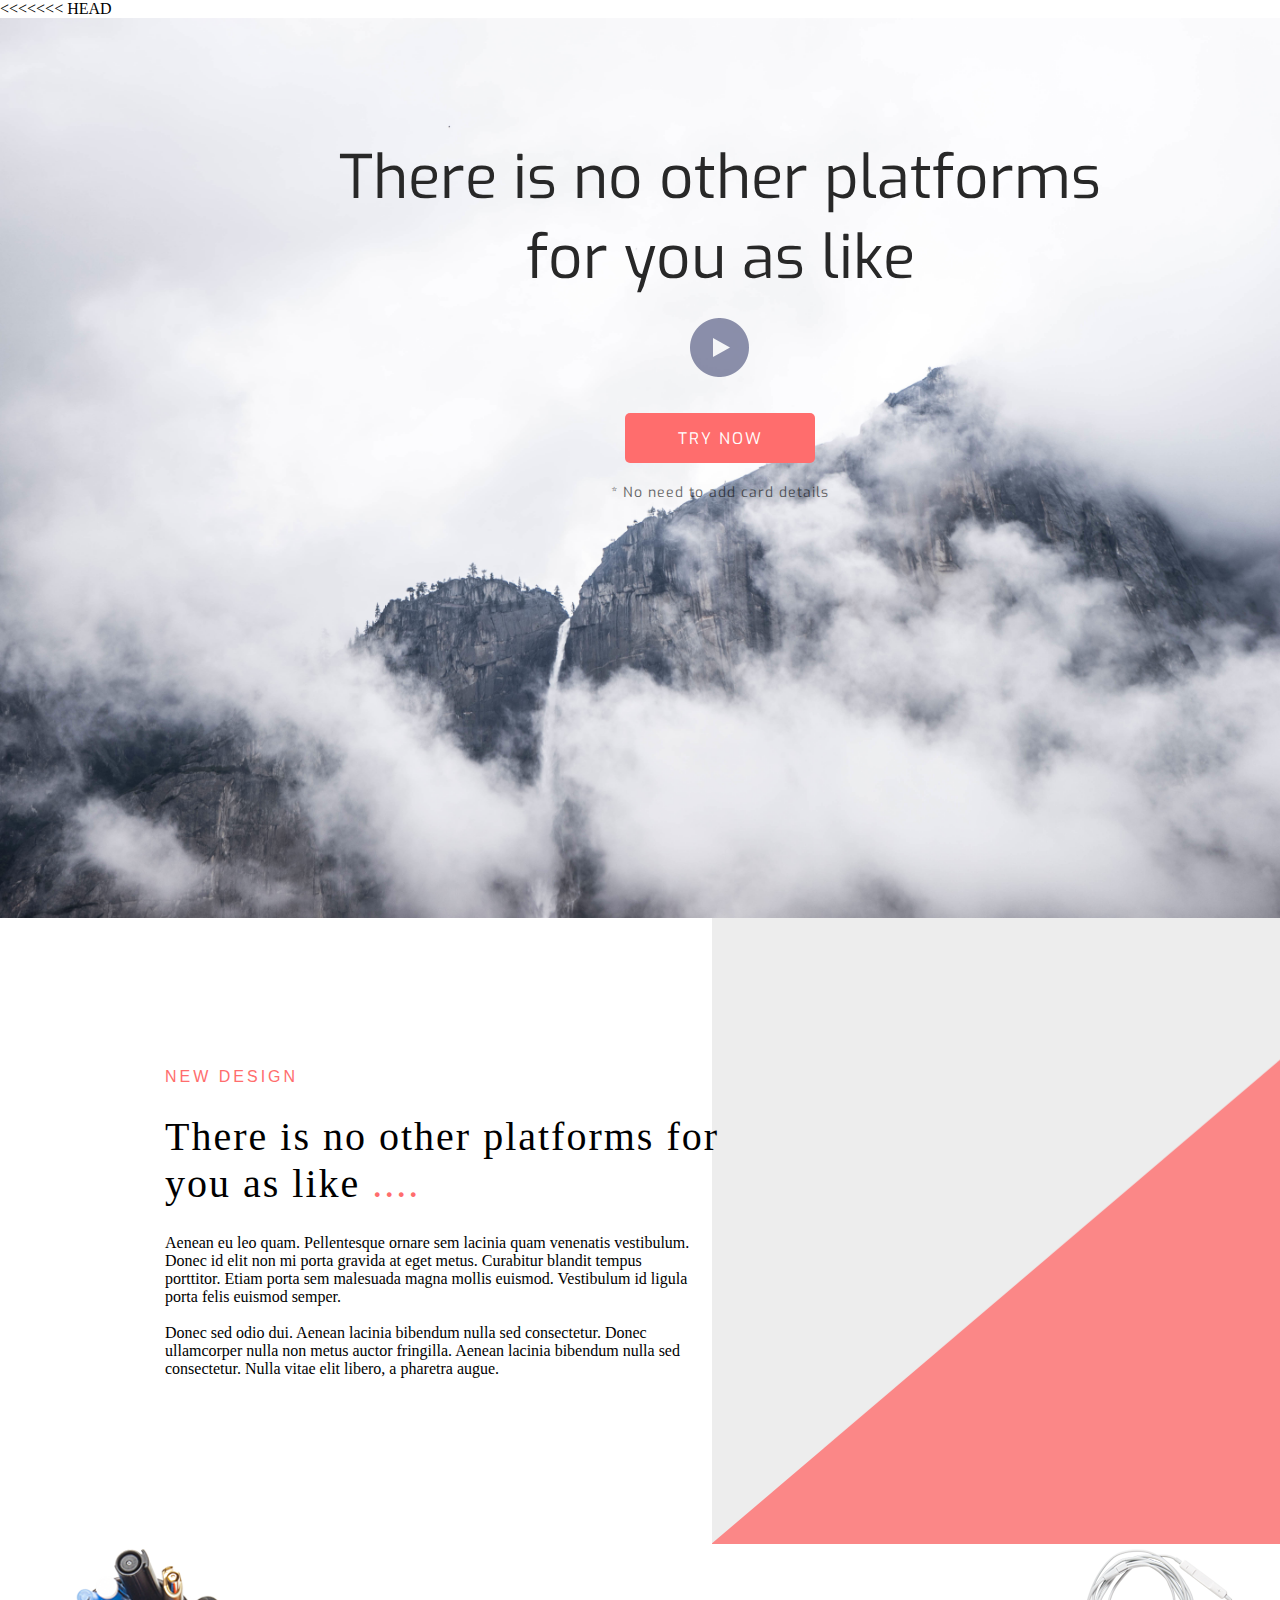
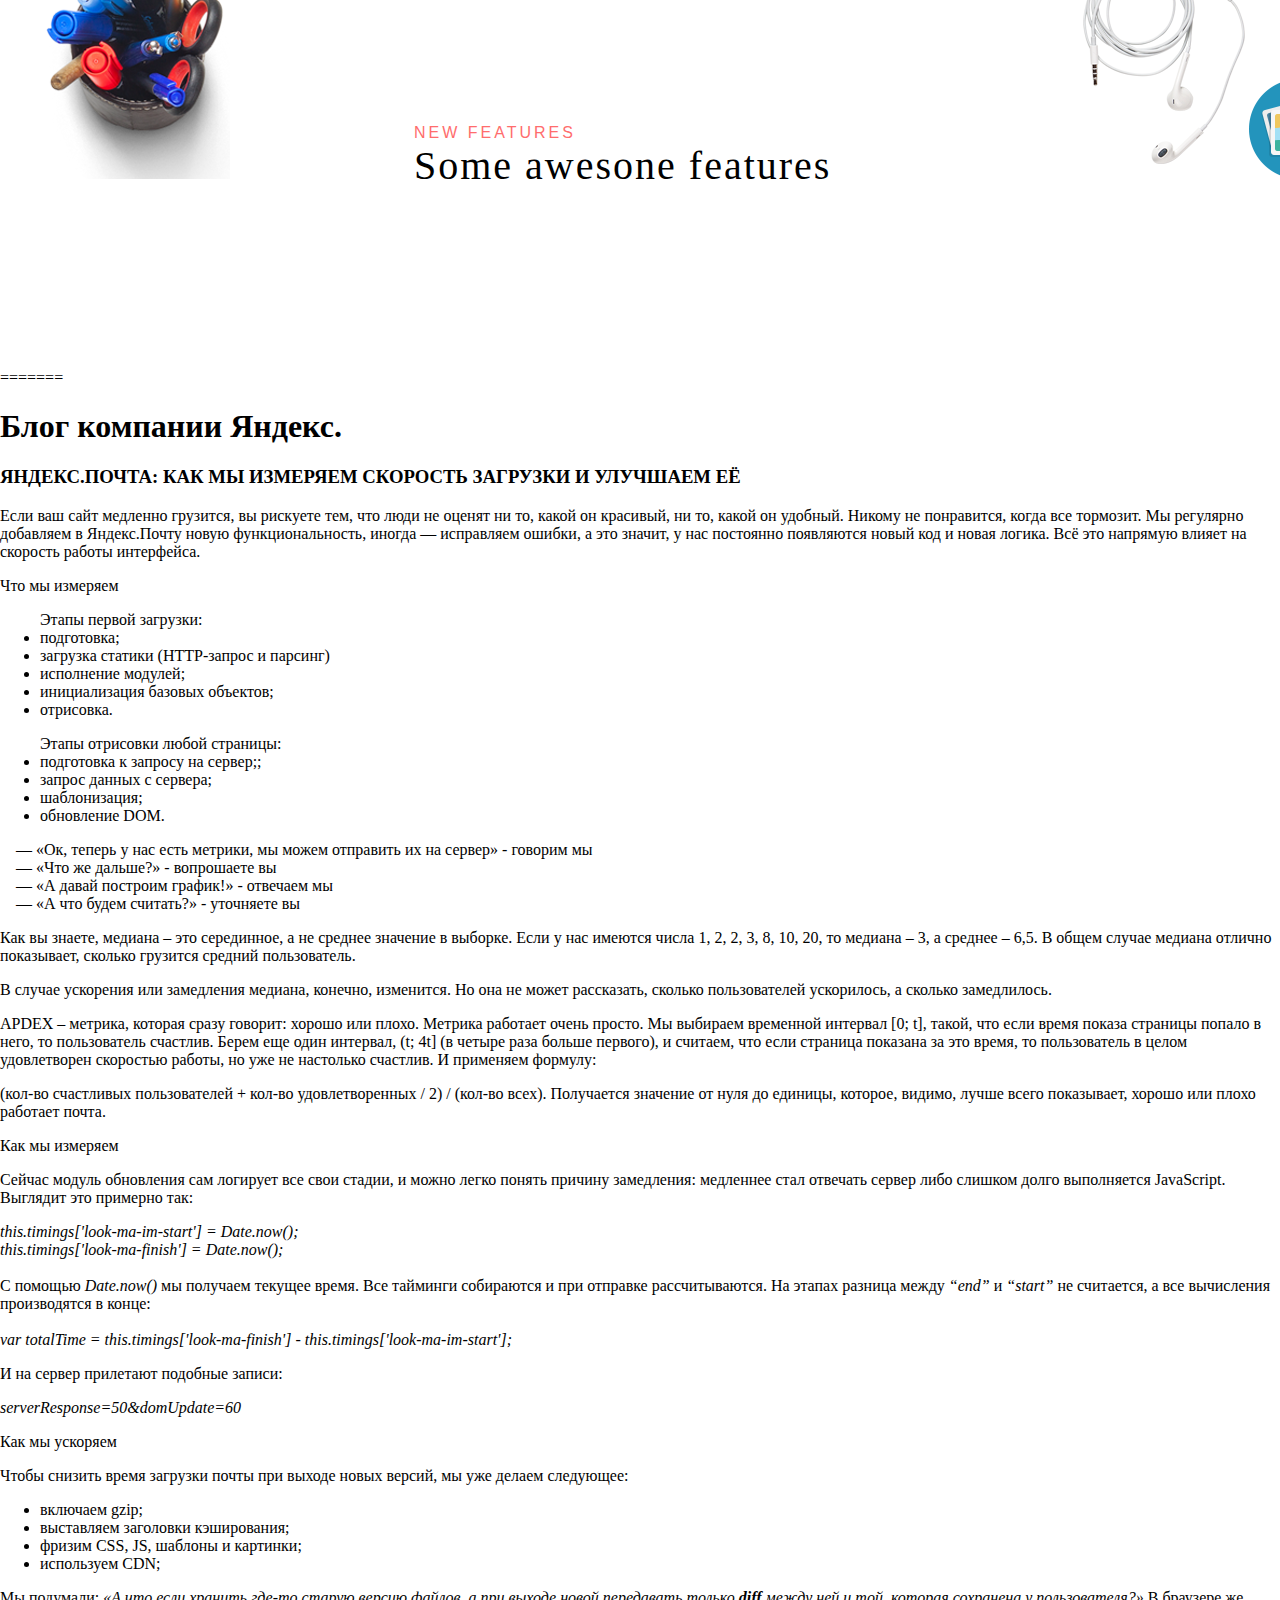
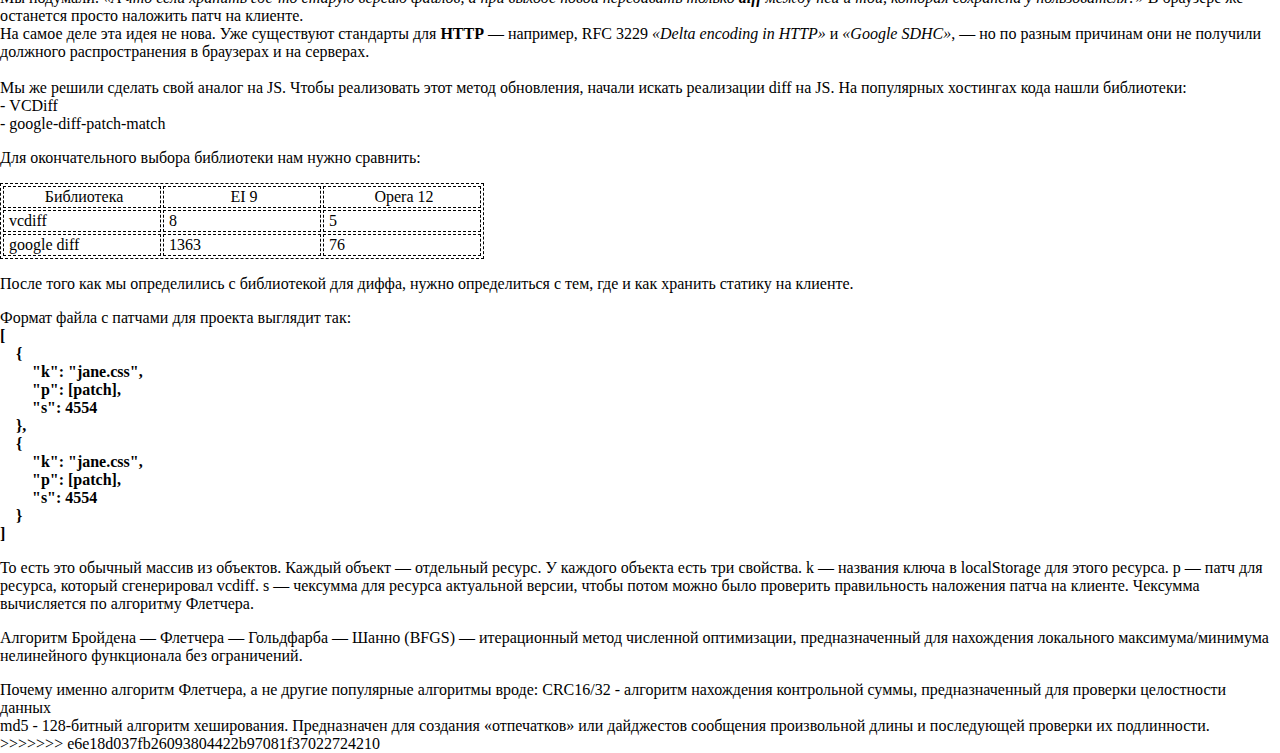
==== commit 40f8fd52: "corporate" ====
--- a/index.html
+++ b/index.html
@@ -1,5 +1,6 @@
 <!DOCTYPE html>
 <html>
+<<<<<<< HEAD
 <head>
 <meta charset="UTF-8">
 <title>landing</title>
@@ -42,4 +43,220 @@
 
 </section>
 
-</body>+</body>
+=======
+ 
+<head>
+<title>title</title>
+<meta charset="utf-8"></meta>
+  <style type="text/css">
+        table, th, td {
+    border: 1px dashed black;
+}thead {
+    text-align: center;
+}td {
+    width: 150px;
+    padding-left: 5px;
+}
+    </style>
+</head>
+<body>
+ 
+ 
+ 
+<h1>Блог компании Яндекс.</h1>
+<h3>ЯНДЕКС.ПОЧТА: КАК МЫ ИЗМЕРЯЕМ СКОРОСТЬ ЗАГРУЗКИ И УЛУЧШАЕМ ЕЁ</h3>
+ 
+ 
+<p> Если ваш сайт медленно грузится, вы рискуете тем, что люди не оценят ни то,
+какой он красивый, ни то, какой он удобный. Никому не понравится, когда все
+тормозит. Мы регулярно добавляем в Яндекс.Почту новую функциональность,
+иногда — исправляем ошибки, а это значит, у нас постоянно появляются новый код
+и новая логика. Всё это напрямую влияет на скорость работы интерфейса.
+</p>
+<p>
+  
+  Что мы измеряем</p>
+<ul>
+  <div>Этапы первой загрузки:</div>
+<li>подготовка;</li>
+<li>загрузка статики (HTTP-запрос и парсинг)</li>
+<li>исполнение модулей;</li>
+<li>инициализация базовых объектов;</li>
+<li>отрисовка.</li>
+</ul>
+  
+  <ul>
+  <div>Этапы отрисовки любой страницы:</div>
+<li>подготовка к запросу на сервер;;</li>
+<li>запрос данных с сервера;</li>
+<li>шаблонизация;</li>
+<li>обновление DOM.</li>
+</ul>
+ 
+ <p>&nbsp;&nbsp;&nbsp;&nbsp;— «Ок, теперь у нас есть метрики, мы можем отправить их на сервер» - говорим мы<br>
+ &nbsp;&nbsp;&nbsp;&nbsp;— «Что же дальше?» - вопрошаете вы<br>
+ &nbsp;&nbsp;&nbsp;&nbsp;— «А давай построим график!» - отвечаем мы<br>
+ &nbsp;&nbsp;&nbsp;&nbsp;— «А что будем считать?» - уточняете вы</p>
+
+
+    
+  <p>Как вы знаете, медиана – это серединное, а не среднее значение в выборке.
+Если у нас имеются числа 1, 2, 2, 3, 8, 10, 20, то медиана – 3, а среднее – 6,5.
+В общем случае медиана отлично показывает, сколько грузится средний пользователь.
+</p>
+
+<p>В случае ускорения или замедления медиана, конечно, изменится. Но она не может
+рассказать, сколько пользователей ускорилось, а сколько замедлилось.
+</p>
+<p>APDEX – метрика, которая сразу говорит: хорошо или плохо. Метрика
+работает очень просто. Мы выбираем временной интервал [0; t], такой, что если
+время показа страницы попало в него, то пользователь счастлив. Берем еще один
+интервал, (t; 4t] (в четыре раза больше первого), и считаем, что если страница
+показана за это время, то пользователь в целом удовлетворен скоростью работы,
+но уже не настолько счастлив. И применяем формулу:
+</p>
+<p>
+(кол-во счастливых пользователей + кол-во удовлетворенных / 2) / (кол-во всех).
+Получается значение от нуля до единицы, которое, видимо, лучше всего показывает,
+хорошо или плохо работает почта.
+</p>
+<p>
+Как мы измеряем
+</p>
+
+<p>
+Сейчас модуль обновления сам логирует все свои стадии, и можно легко понять
+причину замедления: медленнее стал отвечать сервер либо слишком долго
+выполняется JavaScript. Выглядит это примерно так:
+</p>
+<div>
+<span><i>this.timings['look-ma-im-start'] = Date.now();</i></span> <br />
+<span><i>this.timings['look-ma-finish'] = Date.now();</i></span>
+</div>
+<br />
+ <div>
+ 	C помощью <span><i> Date.now()</i></span> мы получаем текущее время. Все тайминги собираются и при
+отправке рассчитываются. На этапах разница между <span><i>“end”</i></span>  и <span><i>“start”</i></span>  не считается,
+а все вычисления производятся в конце:
+ </div>
+ <br />
+<div>
+	<span><i>var totalTime = this.timings['look-ma-finish'] - this.timings['look-ma-im-start'];</i></span>
+
+</div>
+<p>
+И на сервер прилетают подобные записи:
+</p>
+
+ <div>
+<span><i>serverResponse=50&domUpdate=60</i></span>
+</div>
+<p>
+	Как мы ускоряем
+</p>
+<p>
+Чтобы снизить время загрузки почты при выходе новых версий,
+мы уже делаем следующее:
+</p>
+
+<ul>
+<li>включаем gzip;</li>
+<li>выставляем заголовки кэширования;</li>
+<li>фризим CSS, JS, шаблоны и картинки;</li>
+<li>используем CDN;</li>
+</ul>
+
+<div>
+	Мы подумали: <span><i>«А что если хранить где-то старую версию файлов, а при выходе новой
+передавать только <b></span>diff</b></span> между ней и той, которая сохранена у пользователя?»</i></span>
+В браузере же останется просто наложить патч на клиенте.
+</div>
+<div>
+	На самое деле эта идея не нова. Уже существуют стандарты для <b><span>HTTP</b></span> — например,
+RFC 3229 <span><i>«Delta encoding in HTTP»</span></i> и <span><i>«Google SDHC»</span></i>, — но по разным причинам они
+не получили должного распространения в браузерах и на серверах.
+</div>
+<br />
+<div>
+	Мы же решили сделать свой аналог на JS. Чтобы реализовать этот метод обновления,
+начали искать реализации diff на JS. На популярных хостингах кода нашли
+библиотеки:<br>
+- VCDiff<br>
+- google-diff-patch-match<br>
+</div>
+<p>
+Для окончательного выбора библиотеки нам нужно сравнить:
+ </p>
+
+<table>
+            <thead>
+                <tr>
+                    <td>Библиотека</td>
+                    <td>EI 9</td>
+                    <td>Opera 12</td>
+                </tr>
+            </thead>
+            <tbody>
+                <tr>
+                    <td>vcdiff</td>
+                    <td>8</td>
+                    <td>5</td>
+                </tr>
+                <tr>
+                    <td>google diff</td>
+                    <td>1363</td>
+                    <td>76</td>
+                </tr>
+            </tbody>
+        </table>
+<p>
+	После того как мы определились с библиотекой для диффа, нужно определиться с тем,
+где и как хранить статику на клиенте.
+</p>
+<div>
+Формат файла с патчами для проекта выглядит так:
+</div>
+
+<div><b>[</b></div>
+<div>&nbsp;&nbsp;&nbsp;&nbsp;<b>{</b></div>
+<div>&nbsp;&nbsp;&nbsp;&nbsp;&nbsp;&nbsp;&nbsp;&nbsp;<b>"k": "jane.css",</b><br/>
+&nbsp;&nbsp;&nbsp;&nbsp;&nbsp;&nbsp;&nbsp;&nbsp;<b>"p": [patch],</b><br/>
+&nbsp;&nbsp;&nbsp;&nbsp;&nbsp;&nbsp;&nbsp;&nbsp;<b>"s": 4554</b><br/>
+</div>
+<div>&nbsp;&nbsp;&nbsp;&nbsp;<b>},</b></div>
+<div>&nbsp;&nbsp;&nbsp;&nbsp;<b>{</b></div>
+<div>&nbsp;&nbsp;&nbsp;&nbsp;&nbsp;&nbsp;&nbsp;&nbsp;<b>"k": "jane.css",</b><br/>
+&nbsp;&nbsp;&nbsp;&nbsp;&nbsp;&nbsp;&nbsp;&nbsp;<b>"p": [patch],</b><br/>
+&nbsp;&nbsp;&nbsp;&nbsp;&nbsp;&nbsp;&nbsp;&nbsp;<b>"s": 4554</b><br/>
+</div>
+<div>&nbsp;&nbsp;&nbsp;&nbsp;<b>}</b></div>
+<div><b>]</b></div>
+
+<p>
+	То есть это обычный массив из объектов. Каждый объект — отдельный ресурс. У
+каждого объекта есть три свойства. k — названия ключа в localStorage для этого
+ресурса. p — патч для ресурса, который сгенерировал vcdiff. s — чексумма для
+ресурса актуальной версии, чтобы потом можно было проверить правильность
+наложения патча на клиенте. Чексумма вычисляется по алгоритму Флетчера.
+</p>
+<p>
+	Алгоритм Бройдена — Флетчера — Гольдфарба — Шанно (BFGS)
+— итерационный метод численной оптимизации, предназначенный для
+нахождения локального максимума/минимума нелинейного функционала
+без ограничений.
+</p>
+<div>
+	Почему именно алгоритм Флетчера, а не другие популярные алгоритмы вроде:
+CRC16/32 - алгоритм нахождения контрольной суммы, предназначенный для проверки
+целостности данных
+</div>
+<div>
+	md5 - 128-битный алгоритм хеширования. Предназначен для создания «отпечатков»
+или дайджестов сообщения произвольной длины и последующей проверки
+их подлинности.
+</div>
+</body>
+</html>
+ 
+>>>>>>> e6e18d037fb26093804422b97081f37022724210
